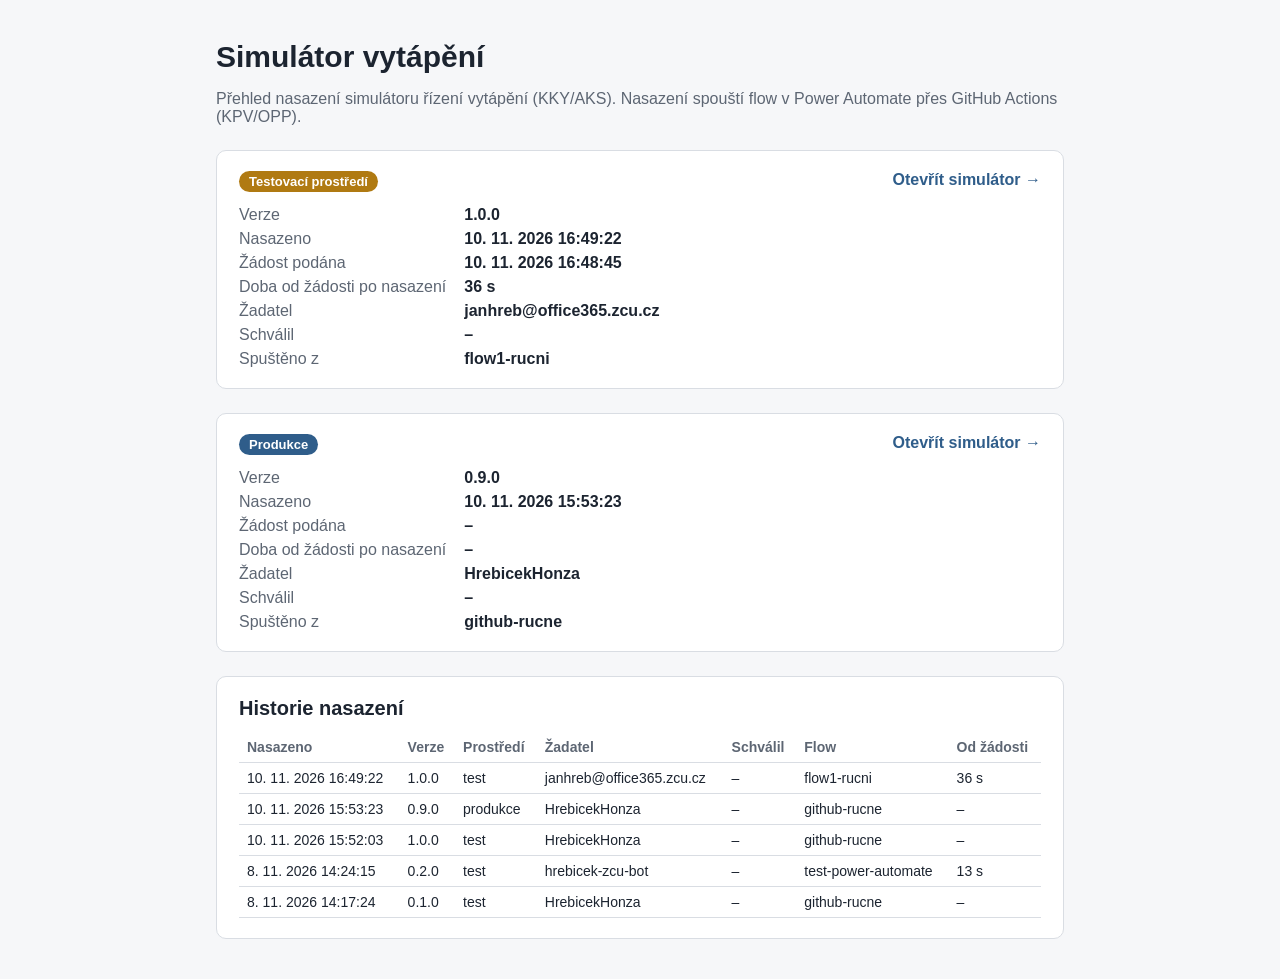
==== index.html @ 1ce87cdd "Stav po nasazení 1.0.0 do prostředí test" ====
<!doctype html>
<html lang="cs">
<head>
<meta charset="utf-8">
<meta name="viewport" content="width=device-width, initial-scale=1">
<title>Simulátor vytápění</title>
<style>
  :root { --ink: #1c2430; --muted: #5d6673; --line: #d9dde3; --accent: #2f5d8a; --bg: #f6f7f9; }
  * { box-sizing: border-box; }
  body { margin: 0; font-family: "Segoe UI", Arial, sans-serif; color: var(--ink); background: var(--bg); }
  main { max-width: 880px; margin: 0 auto; padding: 40px 16px; }
  h1 { margin: 0 0 6px; font-size: 30px; }
  .muted { color: var(--muted); }
  .card { background: #fff; border: 1px solid var(--line); border-radius: 10px; padding: 20px 22px; margin-top: 24px; }
  .badge { display: inline-block; padding: 3px 10px; border-radius: 999px; font-size: 13px; font-weight: 600; background: var(--accent); color: #fff; }
  .badge.test { background: #b07a12; }
  .open { float: right; color: var(--accent); font-weight: 600; text-decoration: none; }
  dl { display: grid; grid-template-columns: max-content 1fr; gap: 6px 18px; margin: 14px 0 0; }
  dt { color: var(--muted); }
  dd { margin: 0; font-weight: 600; }
  .scroll { overflow-x: auto; }
  table { border-collapse: collapse; width: 100%; font-size: 14px; }
  th, td { text-align: left; padding: 7px 8px; border-bottom: 1px solid var(--line); white-space: nowrap; }
  th { color: var(--muted); font-weight: 600; }
</style>
</head>
<body>
<main>
  <h1>Simulátor vytápění</h1>
  <p class="muted">Přehled nasazení simulátoru řízení vytápění (KKY/AKS). Nasazení spouští flow v Power Automate přes GitHub Actions (KPV/OPP).</p>

  <section class="card" id="test">
    <span class="badge test">Testovací prostředí</span>
    <a class="open" href="test/simulator/">Otevřít simulátor →</a>
    <dl>
      <dt>Verze</dt><dd data-k="version">–</dd>
      <dt>Nasazeno</dt><dd data-k="deployed">–</dd>
      <dt>Žádost podána</dt><dd data-k="requested">–</dd>
      <dt>Doba od žádosti po nasazení</dt><dd data-k="lead">–</dd>
      <dt>Žadatel</dt><dd data-k="by">–</dd>
      <dt>Schválil</dt><dd data-k="approved">–</dd>
      <dt>Spuštěno z</dt><dd data-k="flow">–</dd>
    </dl>
  </section>

  <section class="card" id="produkce">
    <span class="badge">Produkce</span>
    <a class="open" href="produkce/simulator/">Otevřít simulátor →</a>
    <dl>
      <dt>Verze</dt><dd data-k="version">–</dd>
      <dt>Nasazeno</dt><dd data-k="deployed">–</dd>
      <dt>Žádost podána</dt><dd data-k="requested">–</dd>
      <dt>Doba od žádosti po nasazení</dt><dd data-k="lead">–</dd>
      <dt>Žadatel</dt><dd data-k="by">–</dd>
      <dt>Schválil</dt><dd data-k="approved">–</dd>
      <dt>Spuštěno z</dt><dd data-k="flow">–</dd>
    </dl>
  </section>

  <section class="card">
    <h2 style="margin:0 0 12px;font-size:20px">Historie nasazení</h2>
    <div class="scroll"><table id="log"><tbody><tr><td class="muted">Zatím žádné nasazení.</td></tr></tbody></table></div>
  </section>
</main>
<script>
  function fmt(iso) {
    if (!iso) return '–';
    var d = new Date(iso);
    return isNaN(d) ? iso : d.toLocaleString('cs-CZ');
  }
  function lead(a, b) {
    var s = (new Date(b) - new Date(a)) / 1000;
    if (!a || !b || isNaN(s) || s < 0) return '–';
    var m = Math.floor(s / 60), r = Math.round(s % 60);
    return m ? m + ' min ' + r + ' s' : r + ' s';
  }
  ['test', 'produkce'].forEach(function (e) {
    fetch(e + '/deploy-info.json', { cache: 'no-store' }).then(function (r) { return r.ok ? r.json() : null; }).then(function (i) {
      var card = document.getElementById(e);
      if (!i) { card.querySelector('.open').style.display = 'none'; card.querySelector('[data-k=version]').textContent = 'zatím nenasazeno'; return; }
      var v = { version: i.version, deployed: fmt(i.deployed_at), requested: fmt(i.requested_at), lead: lead(i.requested_at, i.deployed_at),
                by: i.requested_by || '–', approved: i.approved_by || '–', flow: i.flow || '–' };
      Object.keys(v).forEach(function (k) { card.querySelector('[data-k=' + k + ']').textContent = v[k]; });
    }).catch(function () {});
  });
  fetch('log.csv', { cache: 'no-store' }).then(function (r) { return r.ok ? r.text() : ''; }).then(function (t) {
    var rows = t.trim().split('\n').filter(Boolean);
    if (rows.length < 2) return;
    var head = ['Nasazeno', 'Verze', 'Prostředí', 'Žadatel', 'Schválil', 'Flow', 'Od žádosti'];
    var html = '<thead><tr>' + head.map(function (h) { return '<th>' + h + '</th>'; }).join('') + '</tr></thead><tbody>';
    rows.slice(1).reverse().forEach(function (line) {
      var c = line.split(',');
      var cells = [fmt(c[0]), c[2], c[3], c[4] || '–', c[5] || '–', c[6] || '–', lead(c[1], c[0])];
      html += '<tr>' + cells.map(function (x) { return '<td>' + String(x).replace(/</g, '&lt;') + '</td>'; }).join('') + '</tr>';
    });
    document.getElementById('log').innerHTML = html + '</tbody>';
  }).catch(function () {});
</script>
</body>
</html>
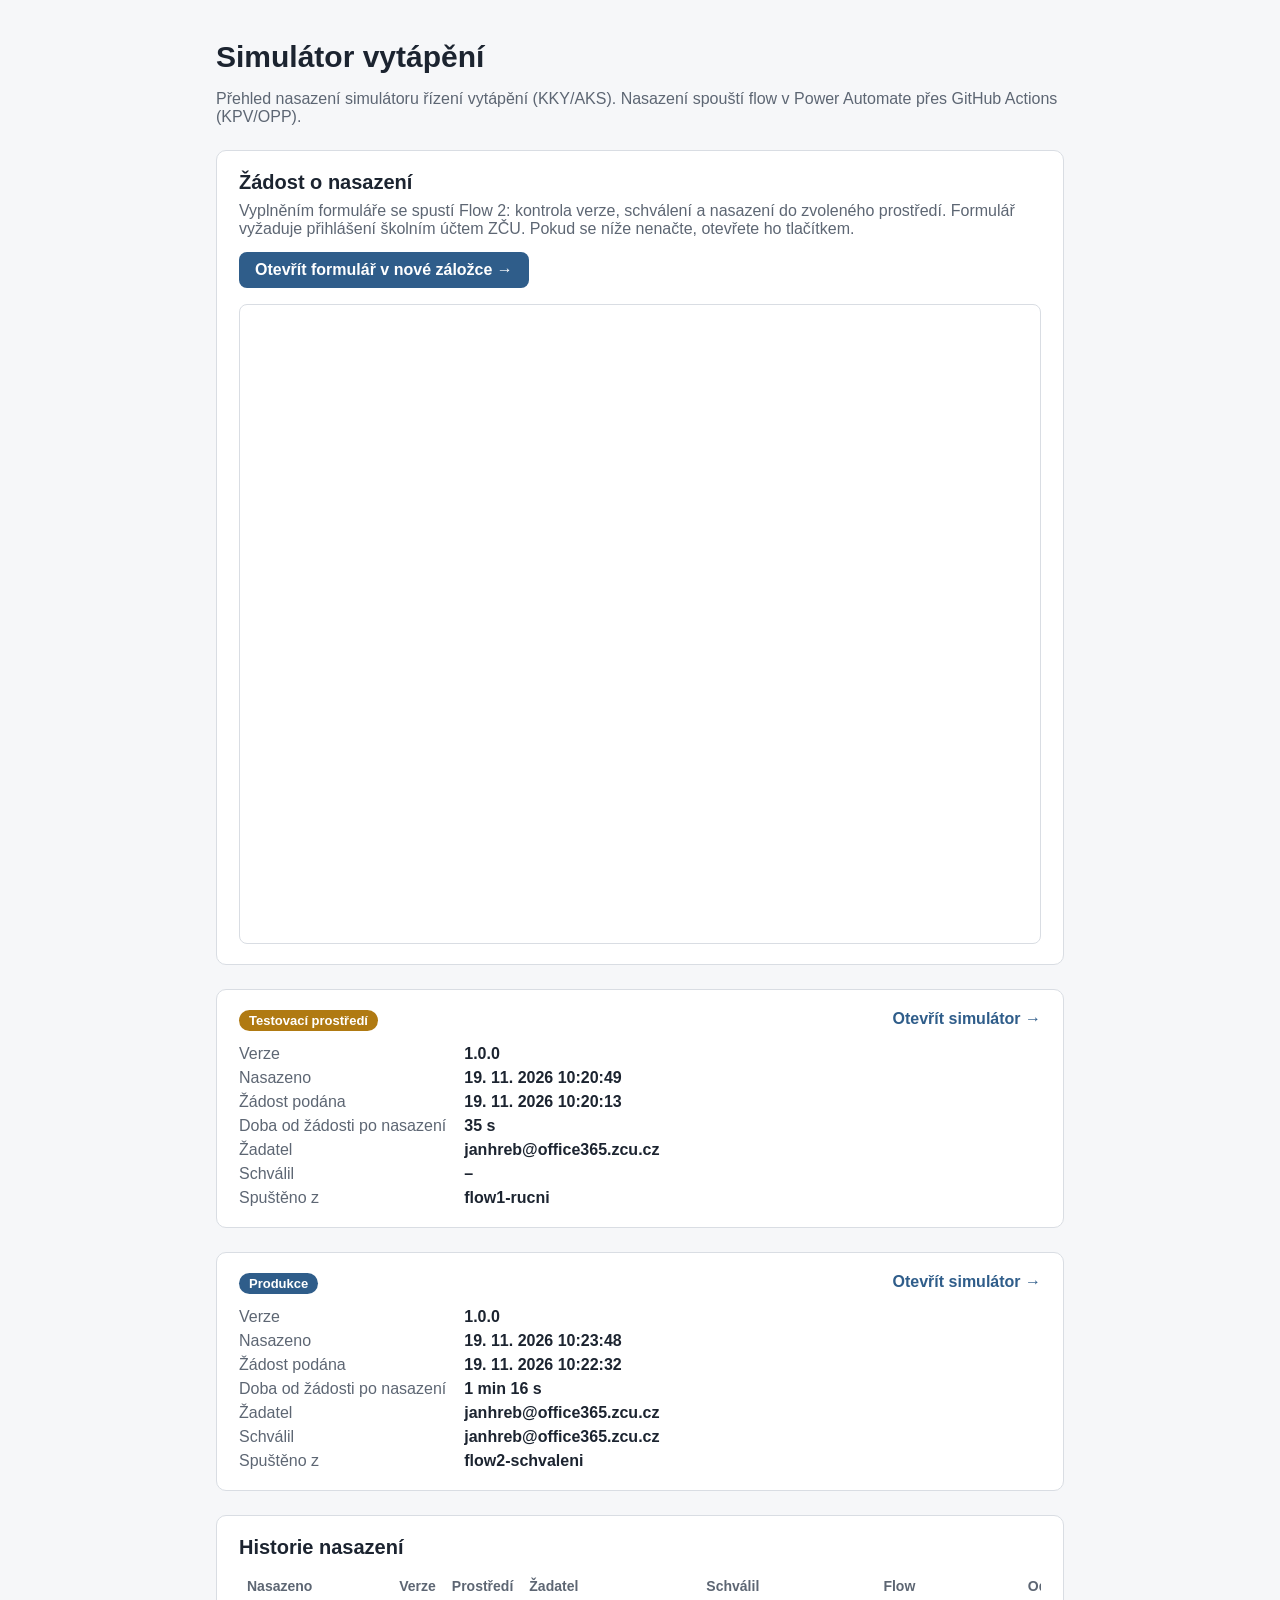
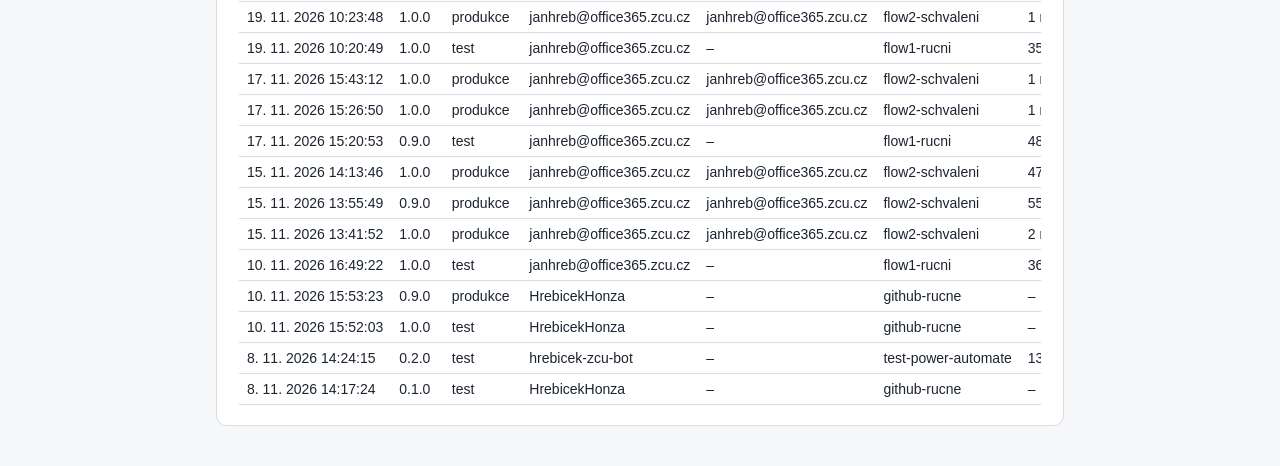
==== commit 60812b39: "Stav po nasazení 1.0.0 do prostředí produkce" ====
--- a/index.html
+++ b/index.html
@@ -22,12 +22,21 @@
   table { border-collapse: collapse; width: 100%; font-size: 14px; }
   th, td { text-align: left; padding: 7px 8px; border-bottom: 1px solid var(--line); white-space: nowrap; }
   th { color: var(--muted); font-weight: 600; }
+  .button { display: inline-block; padding: 9px 16px; border-radius: 8px; background: var(--accent); color: #fff; font-weight: 600; text-decoration: none; }
+  .form-frame { display: block; width: 100%; height: 640px; margin-top: 16px; border: 1px solid var(--line); border-radius: 8px; background: #fff; }
 </style>
 </head>
 <body>
 <main>
   <h1>Simulátor vytápění</h1>
   <p class="muted">Přehled nasazení simulátoru řízení vytápění (KKY/AKS). Nasazení spouští flow v Power Automate přes GitHub Actions (KPV/OPP).</p>
+
+  <section class="card" id="zadost">
+    <h2 style="margin:0 0 8px;font-size:20px">Žádost o nasazení</h2>
+    <p class="muted" style="margin:0 0 14px">Vyplněním formuláře se spustí Flow 2: kontrola verze, schválení a nasazení do zvoleného prostředí. Formulář vyžaduje přihlášení školním účtem ZČU. Pokud se níže nenačte, otevřete ho tlačítkem.</p>
+    <a class="button" href="https://forms.cloud.microsoft/Pages/ResponsePage.aspx?id=aMfVm7iQT06EFhR3KdkcU58i-Ml64SpPsY9uzFct1bhURU4zS1VYV0FCVFY2WkM2SjVHM0VUR1lKRy4u" target="_blank" rel="noopener">Otevřít formulář v nové záložce →</a>
+    <iframe class="form-frame" title="Žádost o nasazení simulátoru" src="https://forms.cloud.microsoft/Pages/ResponsePage.aspx?id=aMfVm7iQT06EFhR3KdkcU58i-Ml64SpPsY9uzFct1bhURU4zS1VYV0FCVFY2WkM2SjVHM0VUR1lKRy4u&amp;embed=true" loading="lazy" allowfullscreen></iframe>
+  </section>
 
   <section class="card" id="test">
     <span class="badge test">Testovací prostředí</span>
